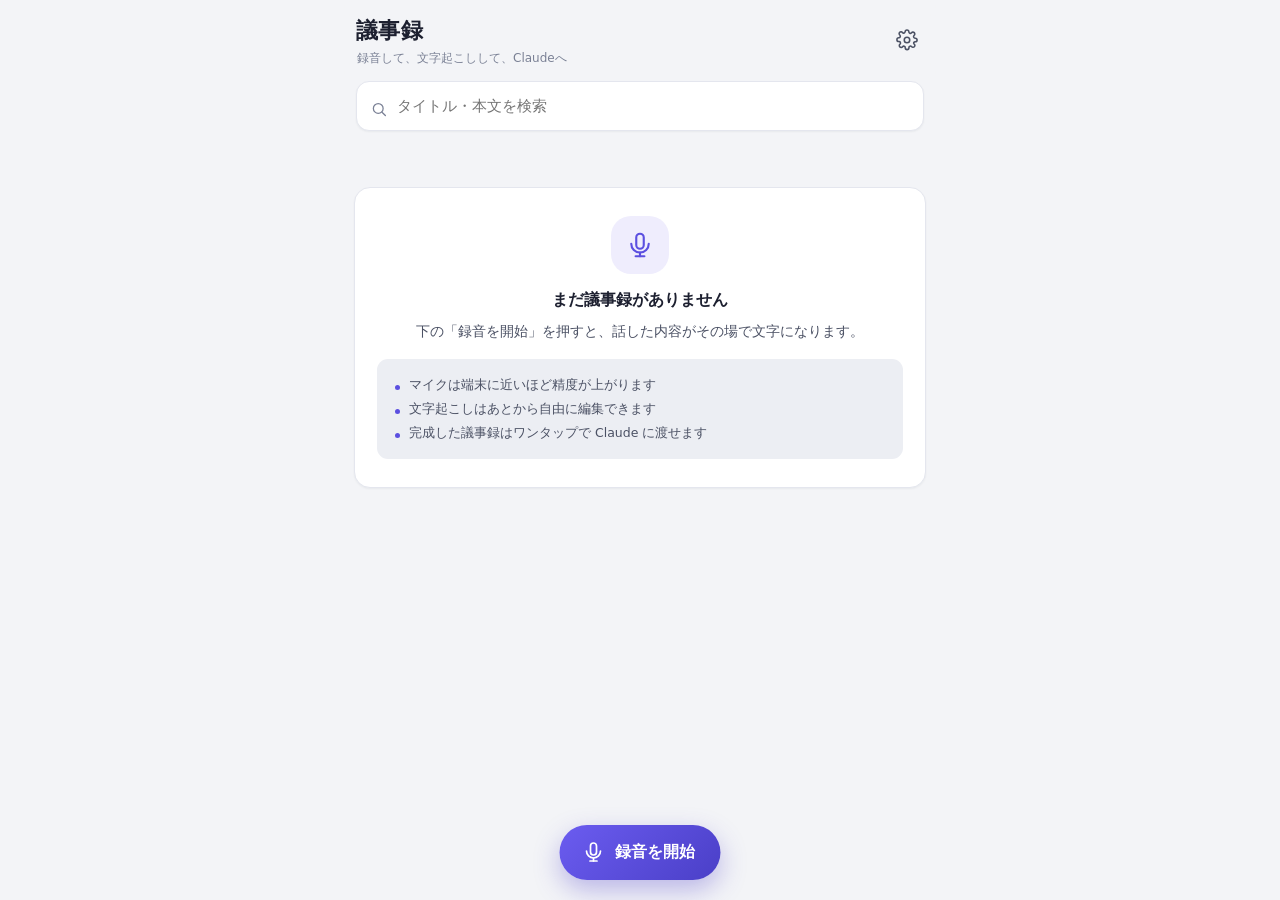
==== minutes/index.html @ 4ec2e290 "議事録レコーダー(録音→日本語文字起こし→Claudeレポート)を追加 講演会や会議を録音して日本語で文字起こしし、編集した議事録をそのまま Claude に渡してレポートを作れるスマホ向けPWAを " ====
<!DOCTYPE html>
<html lang="ja">
<head>
  <meta charset="UTF-8">
  <meta name="viewport" content="width=device-width, initial-scale=1.0, viewport-fit=cover">
  <title>議事録レコーダー</title>
  <meta name="description" content="講演会や会議を録音してその場で文字起こし。議事録を編集して、そのまま Claude にレポート作成を依頼できるアプリ">
  <meta name="theme-color" content="#f3f4f7">
  <link rel="manifest" href="manifest.webmanifest">
  <link rel="icon" href="icons/icon-192.png">
  <link rel="apple-touch-icon" href="icons/apple-touch-icon.png">
  <meta name="apple-mobile-web-app-capable" content="yes">
  <meta name="mobile-web-app-capable" content="yes">
  <meta name="apple-mobile-web-app-status-bar-style" content="default">
  <meta name="apple-mobile-web-app-title" content="議事録">
  <link rel="stylesheet" href="css/style.css">
</head>
<body>
  <div id="app"></div>
  <div id="overlay-root"></div>
  <script type="module" src="js/app.js"></script>
</body>
</html>
---- minutes/css/style.css ----
/* 議事録アプリ: 薄いグレーの下地に、青紫のアクセント */
:root {
  color-scheme: light;

  --bg: #f3f4f7;
  --bg-soft: #eceef3;
  --surface: #ffffff;
  --line: #e4e6ee;
  --line-soft: #eef0f5;

  --text: #1d2030;
  --text-mid: #4b5164;
  --muted: #7a8095;

  --accent: #5b4fe0;
  --accent-strong: #4a3fc7;
  --accent-soft: #efedfd;
  --accent-line: #d9d5fa;

  --danger: #d64562;
  --rec: #e04a63;

  --radius: 16px;
  --radius-sm: 11px;
  --shadow-sm: 0 1px 2px rgba(29, 32, 48, .05);
  --shadow: 0 4px 16px rgba(45, 40, 90, .07);
  --shadow-lg: 0 12px 34px rgba(45, 40, 90, .18);

  --safe-b: env(safe-area-inset-bottom, 0px);
  --safe-t: env(safe-area-inset-top, 0px);

  --font: system-ui, -apple-system, "Hiragino Sans", "Hiragino Kaku Gothic ProN",
    "Noto Sans JP", "Yu Gothic", Meiryo, sans-serif;
  --mono: ui-monospace, SFMono-Regular, "SF Mono", Menlo, Consolas, monospace;
}

* { box-sizing: border-box; }

html, body {
  margin: 0;
  padding: 0;
  background: var(--bg);
  color: var(--text);
  font-family: var(--font);
  font-size: 16px;
  line-height: 1.75;
  -webkit-text-size-adjust: 100%;
  -webkit-font-smoothing: antialiased;
  overscroll-behavior-y: none;
}

body[data-view="rec"] { overflow: hidden; }

#app {
  max-width: 600px;
  margin: 0 auto;
  min-height: 100dvh;
}

h1, h2, h3, p { margin: 0; }
a { color: inherit; text-decoration: none; }
button, input, textarea { font: inherit; color: inherit; }
button { cursor: pointer; -webkit-tap-highlight-color: transparent; }

.page {
  padding: 4px 14px calc(112px + var(--safe-b));
}

/* ---------- アプリバー ---------- */
.appbar {
  position: sticky;
  top: 0;
  z-index: 20;
  display: flex;
  align-items: center;
  gap: 6px;
  padding: calc(12px + var(--safe-t)) 12px 10px;
  background: rgba(243, 244, 247, .9);
  backdrop-filter: saturate(1.5) blur(14px);
  -webkit-backdrop-filter: saturate(1.5) blur(14px);
}

.appbar-main { flex: 1; min-width: 0; }
.appbar-title { font-size: 22px; font-weight: 700; letter-spacing: .02em; padding-left: 4px; }
.appbar-title.sm { font-size: 16px; font-weight: 650; text-align: center; color: var(--text-mid); padding: 0; }
.appbar-sub {
  background: rgba(255, 255, 255, .92);
  border-bottom: 1px solid var(--line-soft);
}
.appbar-sub .appbar-main { text-align: center; }
.appbar-desc {
  padding-left: 5px;
  margin-top: -3px;
  font-size: 12px;
  color: var(--muted);
}

.icon-btn {
  flex: 0 0 auto;
  display: inline-grid;
  place-items: center;
  width: 42px;
  height: 42px;
  border: 0;
  border-radius: 13px;
  background: transparent;
  color: var(--text-mid);
  transition: background .15s;
}
.icon-btn:active { background: var(--bg-soft); }

/* ---------- 検索 ---------- */
.search-wrap {
  position: relative;
  padding: 2px 16px 12px;
}
.search-icon {
  position: absolute;
  left: 30px;
  top: 50%;
  transform: translateY(-60%);
  color: var(--muted);
  pointer-events: none;
}
.search-input {
  width: 100%;
  padding: 11px 14px 11px 40px;
  border: 1px solid var(--line);
  border-radius: 13px;
  background: var(--surface);
  box-shadow: var(--shadow-sm);
  outline: none;
  font-size: 15px;
  transition: border-color .15s, box-shadow .15s;
}
.search-input:focus {
  border-color: var(--accent-line);
  box-shadow: 0 0 0 3px var(--accent-soft);
}
.search-input::-webkit-search-cancel-button { filter: grayscale(1); }

/* ---------- 一覧 ---------- */
.list { display: flex; flex-direction: column; gap: 10px; }
.list-count { font-size: 12px; color: var(--muted); padding-left: 4px; }

.card {
  display: block;
  padding: 14px 16px 15px;
  background: var(--surface);
  border: 1px solid var(--line);
  border-radius: var(--radius);
  box-shadow: var(--shadow-sm);
  transition: transform .12s, box-shadow .18s, border-color .18s;
}
.card:active {
  transform: scale(.988);
  border-color: var(--accent-line);
  box-shadow: var(--shadow);
}
.card-head { display: flex; align-items: center; gap: 8px; }
.card-title {
  flex: 1;
  min-width: 0;
  font-size: 16px;
  font-weight: 650;
  line-height: 1.5;
  overflow: hidden;
  text-overflow: ellipsis;
  white-space: nowrap;
}
.chip-audio {
  display: inline-grid;
  place-items: center;
  width: 26px;
  height: 26px;
  border-radius: 9px;
  background: var(--accent-soft);
  color: var(--accent);
}
.card-meta {
  display: flex;
  flex-wrap: wrap;
  gap: 6px;
  margin-top: 2px;
  font-size: 12px;
  color: var(--muted);
  line-height: 1.6;
}
.card-meta .dot { opacity: .5; }
.card-preview {
  margin-top: 6px;
  font-size: 13.5px;
  line-height: 1.7;
  color: var(--text-mid);
  display: -webkit-box;
  -webkit-line-clamp: 2;
  -webkit-box-orient: vertical;
  overflow: hidden;
}
.card-preview.is-empty { color: var(--muted); font-style: italic; }

/* ---------- 空の状態 ---------- */
.empty {
  margin-top: 40px;
  padding: 28px 22px;
  text-align: center;
  background: var(--surface);
  border: 1px solid var(--line);
  border-radius: var(--radius);
  box-shadow: var(--shadow-sm);
}
.empty-icon {
  display: inline-grid;
  place-items: center;
  width: 58px;
  height: 58px;
  margin-bottom: 12px;
  border-radius: 20px;
  background: var(--accent-soft);
  color: var(--accent);
}
.empty h2 { font-size: 16px; font-weight: 650; }
.empty p { margin-top: 6px; font-size: 13.5px; color: var(--text-mid); }
.empty-tips {
  margin: 16px 0 0;
  padding: 14px 16px;
  list-style: none;
  text-align: left;
  background: var(--bg-soft);
  border-radius: var(--radius-sm);
  font-size: 12.5px;
  color: var(--text-mid);
}
.empty-tips li { position: relative; padding-left: 16px; line-height: 1.9; }
.empty-tips li::before {
  content: "";
  position: absolute;
  left: 2px;
  top: 12px;
  width: 5px;
  height: 5px;
  border-radius: 50%;
  background: var(--accent);
}

/* ---------- お知らせ ---------- */
.notice {
  display: flex;
  flex-direction: column;
  gap: 2px;
  margin: 0 16px 12px;
  padding: 12px 14px;
  border-radius: var(--radius-sm);
  font-size: 12.5px;
  line-height: 1.7;
}
.notice-warn {
  background: #fff6ea;
  border: 1px solid #f5dfc0;
  color: #7a5520;
}
.notice strong { font-weight: 650; }

/* ---------- FAB ---------- */
.fab {
  position: fixed;
  left: 50%;
  bottom: calc(20px + var(--safe-b));
  z-index: 30;
  display: inline-flex;
  align-items: center;
  gap: 9px;
  padding: 14px 26px 14px 22px;
  transform: translateX(-50%);
  border-radius: 999px;
  background: linear-gradient(135deg, #6b5cf0, var(--accent-strong));
  color: #fff;
  font-size: 15.5px;
  font-weight: 650;
  box-shadow: 0 10px 26px rgba(75, 63, 199, .34);
  transition: transform .12s, box-shadow .2s;
}
.fab:active {
  transform: translateX(-50%) scale(.96);
  box-shadow: 0 6px 16px rgba(75, 63, 199, .3);
}

/* ---------- ボタン ---------- */
.btn {
  display: inline-flex;
  align-items: center;
  justify-content: center;
  gap: 7px;
  min-height: 46px;
  padding: 0 16px;
  border: 1px solid transparent;
  border-radius: 13px;
  font-size: 14.5px;
  font-weight: 600;
  transition: transform .12s, background .15s, border-color .15s, opacity .15s;
}
.btn:active { transform: scale(.97); }
.btn:disabled { opacity: .42; pointer-events: none; }
.btn-primary { background: var(--accent); color: #fff; box-shadow: 0 4px 12px rgba(91, 79, 224, .26); }
.btn-primary:active { background: var(--accent-strong); }
.btn-ghost { background: var(--surface); border-color: var(--line); color: var(--text-mid); }
.btn-ghost:active { background: var(--bg-soft); }
.btn-danger { background: var(--danger); color: #fff; }
.btn-block { width: 100%; }
.btn-claude { background: linear-gradient(135deg, #6b5cf0, var(--accent-strong)); }

.link-btn {
  display: inline-flex;
  align-items: center;
  gap: 4px;
  padding: 4px 8px;
  border: 0;
  border-radius: 9px;
  background: transparent;
  color: var(--accent);
  font-size: 12.5px;
  font-weight: 600;
}
.link-btn:active { background: var(--accent-soft); }

/* ---------- セグメント切替 ---------- */
.seg {
  display: inline-flex;
  padding: 3px;
  gap: 2px;
  background: var(--bg-soft);
  border-radius: 12px;
}
.seg-btn {
  flex: 1;
  display: flex;
  flex-direction: column;
  align-items: center;
  min-width: 62px;
  padding: 7px 12px;
  border: 0;
  border-radius: 10px;
  background: transparent;
  color: var(--muted);
  font-size: 13.5px;
  font-weight: 600;
  line-height: 1.4;
  transition: background .15s, color .15s, box-shadow .15s;
}
.seg-btn.is-on {
  background: var(--surface);
  color: var(--accent);
  box-shadow: var(--shadow-sm);
}
.seg-hint { font-size: 10.5px; font-weight: 500; opacity: .75; }
.seg-kind { align-self: flex-start; }

/* ---------- 録音画面 ---------- */
.page-record {
  display: flex;
  flex-direction: column;
  gap: 14px;
  height: calc(100dvh - 54px - var(--safe-t) - 108px - var(--safe-b));
  padding: 12px 16px 0;
}
.rec-head { display: flex; flex-direction: column; gap: 10px; }

.title-input {
  width: 100%;
  padding: 8px 2px;
  border: 0;
  border-bottom: 1.5px solid var(--line);
  background: transparent;
  font-size: 18px;
  font-weight: 650;
  outline: none;
  transition: border-color .15s;
}
.title-input:focus { border-bottom-color: var(--accent); }
.title-input::placeholder { color: var(--muted); font-weight: 500; }

.rec-stage {
  display: flex;
  flex-direction: column;
  align-items: center;
  gap: 8px;
  padding: 18px 16px 20px;
  background: var(--surface);
  border: 1px solid var(--line);
  border-radius: 20px;
  box-shadow: var(--shadow-sm);
}
.clock {
  font-family: var(--mono);
  font-size: 40px;
  font-weight: 600;
  letter-spacing: .03em;
  font-variant-numeric: tabular-nums;
  line-height: 1.2;
  color: var(--text);
}
.status-chip {
  display: inline-flex;
  align-items: center;
  gap: 7px;
  padding: 4px 12px;
  border-radius: 999px;
  background: var(--bg-soft);
  color: var(--muted);
  font-size: 12px;
  font-weight: 600;
}
.status-dot {
  width: 7px;
  height: 7px;
  border-radius: 50%;
  background: currentColor;
  opacity: .6;
}
.status-chip.is-rec { background: #fdecef; color: var(--rec); }
.status-chip.is-rec .status-dot { opacity: 1; animation: pulse 1.5s ease-in-out infinite; }
.status-chip.is-pause { background: var(--accent-soft); color: var(--accent); }
.status-chip.is-wait { background: #fff6ea; color: #9a6a24; }

@keyframes pulse {
  0%, 100% { opacity: 1; transform: scale(1); }
  50% { opacity: .35; transform: scale(.8); }
}

.level {
  width: 100%;
  height: 6px;
  border-radius: 999px;
  background: var(--bg-soft);
  overflow: hidden;
}
.level-fill {
  display: block;
  width: 0%;
  height: 100%;
  border-radius: 999px;
  background: linear-gradient(90deg, var(--accent-line), var(--accent));
  transition: width .09s linear;
}

.transcript-wrap {
  flex: 1;
  min-height: 100px;
  overflow-y: auto;
  -webkit-overflow-scrolling: touch;
  padding: 14px 16px;
  background: var(--surface);
  border: 1px solid var(--line);
  border-radius: var(--radius);
  box-shadow: var(--shadow-sm);
}
.transcript-hint {
  font-size: 13px;
  line-height: 1.9;
  color: var(--muted);
}
.utt {
  margin: 0 0 10px;
  font-size: 14px;
  line-height: 1.85;
  white-space: pre-wrap;
  word-break: normal;
  overflow-wrap: anywhere;
  animation: rise .22s ease-out;
}
.utt-time {
  display: block;
  font-family: var(--mono);
  font-size: 11px;
  color: var(--accent);
  opacity: .85;
}
.utt-interim {
  display: none;
  color: var(--muted);
  border-left: 2px solid var(--accent-line);
  padding-left: 9px;
}
.utt-interim.is-on { display: block; }

@keyframes rise {
  from { opacity: 0; transform: translateY(4px); }
  to { opacity: 1; transform: none; }
}

.rec-bar {
  position: fixed;
  left: 50%;
  bottom: 0;
  z-index: 25;
  width: 100%;
  max-width: 600px;
  transform: translateX(-50%);
  display: grid;
  grid-template-columns: 1fr auto 1fr;
  align-items: center;
  gap: 10px;
  padding: 12px 16px calc(14px + var(--safe-b));
  background: rgba(255, 255, 255, .94);
  backdrop-filter: blur(14px);
  -webkit-backdrop-filter: blur(14px);
  border-top: 1px solid var(--line-soft);
}
.rec-bar-side { display: flex; }
.rec-bar-side .btn { width: 100%; padding: 0 10px; font-size: 13px; }

.rec-btn {
  display: flex;
  flex-direction: column;
  align-items: center;
  justify-content: center;
  gap: 1px;
  width: 84px;
  height: 84px;
  border: 0;
  border-radius: 50%;
  background: linear-gradient(140deg, #6b5cf0, var(--accent-strong));
  color: #fff;
  box-shadow: 0 8px 22px rgba(75, 63, 199, .34);
  transition: transform .12s, box-shadow .2s, background .2s;
}
.rec-btn:active { transform: scale(.95); }
.rec-btn:disabled { opacity: .5; pointer-events: none; }
.rec-btn.is-rec {
  background: linear-gradient(140deg, #ec6076, var(--rec));
  box-shadow: 0 8px 22px rgba(224, 74, 99, .34);
}
.rec-btn-label { font-size: 10.5px; font-weight: 650; letter-spacing: .04em; }
.rec-btn-icon { display: grid; place-items: center; }

/* ---------- 詳細画面 ---------- */
.page-detail { padding-top: 14px; }
.page-detail .title-input { font-size: 20px; margin-bottom: 8px; }

.meta-row {
  display: flex;
  flex-wrap: wrap;
  gap: 12px;
  font-size: 12px;
  color: var(--muted);
}
.meta-row > span {
  display: inline-flex;
  align-items: center;
  gap: 4px;
}

.meta-fields {
  display: flex;
  flex-direction: column;
  gap: 8px;
  margin: 14px 0 12px;
}
.meta-field {
  display: flex;
  align-items: center;
  gap: 8px;
  padding: 0 12px;
  background: var(--surface);
  border: 1px solid var(--line);
  border-radius: var(--radius-sm);
  color: var(--muted);
}
.meta-field:focus-within { border-color: var(--accent-line); box-shadow: 0 0 0 3px var(--accent-soft); }
.meta-input {
  flex: 1;
  width: 100%;
  padding: 11px 0;
  border: 0;
  background: transparent;
  outline: none;
  font-size: 14px;
  color: var(--text);
}
.meta-memo {
  padding: 10px 12px;
  border: 1px solid var(--line);
  border-radius: var(--radius-sm);
  background: var(--surface);
  resize: vertical;
  line-height: 1.7;
}
.meta-memo:focus { border-color: var(--accent-line); box-shadow: 0 0 0 3px var(--accent-soft); }

.audio-box:not(:empty) {
  margin-bottom: 14px;
  padding: 12px 14px;
  background: var(--surface);
  border: 1px solid var(--line);
  border-radius: var(--radius-sm);
}
.audio-head {
  display: flex;
  align-items: center;
  justify-content: space-between;
  margin-bottom: 8px;
  font-size: 12px;
  color: var(--muted);
}
.audio-label { display: inline-flex; align-items: center; gap: 5px; color: var(--accent); font-weight: 600; }
.audio-player { width: 100%; height: 36px; }

.body-section {
  padding: 14px 10px 12px;
  background: var(--surface);
  border: 1px solid var(--line);
  border-radius: var(--radius);
  box-shadow: var(--shadow-sm);
}
.body-head {
  display: flex;
  align-items: center;
  justify-content: space-between;
  gap: 8px;
}
.body-head-right { display: flex; align-items: center; gap: 6px; }
.section-title { font-size: 14px; font-weight: 650; }
.saved-mark {
  font-size: 11px;
  color: var(--accent);
  opacity: 0;
  transition: opacity .25s;
}
.saved-mark.is-on { opacity: .9; }

.field-label { font-size: 13.5px; font-weight: 650; }
.field-help { font-size: 12px; line-height: 1.7; color: var(--muted); }

.body-input {
  width: 100%;
  min-height: 220px;
  margin-top: 10px;
  padding: 12px 7px 14px;
  border: 1px solid var(--line-soft);
  border-radius: var(--radius-sm);
  background: #fcfcfe;
  font-size: 14px;
  line-height: 1.95;
  resize: none;
  outline: none;
  overflow: hidden;
  transition: border-color .15s, box-shadow .15s;
}
.body-input:focus { border-color: var(--accent-line); box-shadow: 0 0 0 3px var(--accent-soft); }

.counter { font-variant-numeric: tabular-nums; }

.action-bar {
  position: fixed;
  left: 50%;
  bottom: 0;
  z-index: 25;
  width: 100%;
  max-width: 600px;
  transform: translateX(-50%);
  display: grid;
  grid-template-columns: 1fr 1fr 1.5fr;
  gap: 8px;
  padding: 10px 14px calc(12px + var(--safe-b));
  background: rgba(255, 255, 255, .94);
  backdrop-filter: blur(14px);
  -webkit-backdrop-filter: blur(14px);
  border-top: 1px solid var(--line-soft);
}
.action-bar .btn { padding: 0 8px; font-size: 13px; gap: 5px; }

/* ---------- ボトムシート・ダイアログ ---------- */
.backdrop {
  position: fixed;
  inset: 0;
  z-index: 60;
  display: flex;
  background: rgba(29, 32, 48, .34);
  backdrop-filter: blur(2px);
  -webkit-backdrop-filter: blur(2px);
  animation: fade .18s ease-out;
}
.sheet-backdrop { align-items: flex-end; justify-content: center; }
.backdrop:not(.sheet-backdrop) { align-items: center; justify-content: center; padding: 24px; }

@keyframes fade { from { opacity: 0; } to { opacity: 1; } }
@keyframes slideUp { from { transform: translateY(18px); opacity: .6; } to { transform: none; opacity: 1; } }

.sheet {
  width: 100%;
  max-width: 600px;
  max-height: 88dvh;
  overflow-y: auto;
  padding: 8px 18px calc(20px + var(--safe-b));
  background: var(--surface);
  border-radius: 22px 22px 0 0;
  box-shadow: var(--shadow-lg);
  animation: slideUp .22s cubic-bezier(.2, .8, .3, 1);
}
.sheet-grip {
  width: 38px;
  height: 4px;
  margin: 6px auto 12px;
  border-radius: 999px;
  background: var(--line);
}
.sheet-title { font-size: 16px; font-weight: 700; margin-bottom: 12px; }
.sheet-body { display: flex; flex-direction: column; gap: 14px; }
.sheet-btns { display: flex; gap: 10px; }
.sheet-btns .btn { flex: 1; }
.sheet-btns.col { flex-direction: column; }
.sheet-note {
  padding: 12px 14px;
  background: var(--bg-soft);
  border-radius: var(--radius-sm);
  font-size: 11.5px;
  line-height: 1.7;
  color: var(--muted);
}

.sheet-action {
  display: flex;
  align-items: center;
  gap: 12px;
  width: 100%;
  padding: 12px 14px;
  border: 1px solid var(--line);
  border-radius: var(--radius-sm);
  background: var(--surface);
  text-align: left;
  transition: background .15s, border-color .15s;
}
.sheet-action:active { background: var(--bg-soft); }
.sheet-action-icon {
  display: grid;
  place-items: center;
  width: 36px;
  height: 36px;
  flex: 0 0 36px;
  border-radius: 11px;
  background: var(--accent-soft);
  color: var(--accent);
}
.sheet-action-text { display: flex; flex-direction: column; min-width: 0; }
.sheet-action-label { font-size: 14px; font-weight: 600; line-height: 1.5; }
.sheet-action-help { font-size: 11.5px; color: var(--muted); line-height: 1.5; }
.sheet-action.is-danger .sheet-action-icon { background: #fdeef1; color: var(--danger); }
.sheet-action.is-danger .sheet-action-label { color: var(--danger); }

.dialog {
  width: 100%;
  max-width: 340px;
  padding: 22px 20px 16px;
  background: var(--surface);
  border-radius: 20px;
  box-shadow: var(--shadow-lg);
  animation: slideUp .2s ease-out;
}
.dialog-msg { font-size: 15px; font-weight: 650; line-height: 1.7; }
.dialog-detail { margin-top: 6px; font-size: 12.5px; color: var(--muted); }
.dialog-btns { display: flex; gap: 10px; margin-top: 18px; }
.dialog-btns .btn { flex: 1; }

.textarea {
  width: 100%;
  padding: 12px;
  border: 1px solid var(--line);
  border-radius: var(--radius-sm);
  background: var(--surface);
  font-size: 15px;
  line-height: 1.8;
  outline: none;
  resize: vertical;
}
.textarea:focus { border-color: var(--accent-line); box-shadow: 0 0 0 3px var(--accent-soft); }

.chips { display: flex; flex-wrap: wrap; gap: 8px; }
.chip-btn {
  padding: 8px 14px;
  border: 1px solid var(--line);
  border-radius: 999px;
  background: var(--surface);
  color: var(--text-mid);
  font-size: 13px;
  font-weight: 600;
  transition: background .15s, color .15s, border-color .15s;
}
.chip-btn.is-on {
  background: var(--accent-soft);
  border-color: var(--accent-line);
  color: var(--accent-strong);
}

/* ---------- スイッチ ---------- */
.switch-row {
  display: flex;
  align-items: center;
  justify-content: space-between;
  gap: 14px;
  cursor: pointer;
}
.switch-row.is-disabled { opacity: .45; pointer-events: none; }
.switch-text { display: flex; flex-direction: column; min-width: 0; }
.switch { position: relative; flex: 0 0 auto; }
.switch input {
  position: absolute;
  inset: 0;
  opacity: 0;
  margin: 0;
  cursor: pointer;
}
.switch-track {
  display: block;
  width: 46px;
  height: 28px;
  padding: 3px;
  border-radius: 999px;
  background: var(--line);
  transition: background .18s;
}
.switch-knob {
  display: block;
  width: 22px;
  height: 22px;
  border-radius: 50%;
  background: #fff;
  box-shadow: var(--shadow-sm);
  transition: transform .18s;
}
.switch input:checked + .switch-track { background: var(--accent); }
.switch input:checked + .switch-track .switch-knob { transform: translateX(18px); }

.field { display: flex; flex-direction: column; gap: 6px; }
.field .seg { width: 100%; }

/* ---------- トースト ---------- */
#toast {
  position: fixed;
  left: 50%;
  bottom: calc(96px + var(--safe-b));
  z-index: 90;
  max-width: min(460px, calc(100% - 32px));
  padding: 11px 18px;
  transform: translate(-50%, 12px);
  border-radius: 13px;
  background: rgba(29, 32, 48, .95);
  color: #fff;
  font-size: 13.5px;
  line-height: 1.6;
  text-align: center;
  box-shadow: var(--shadow-lg);
  opacity: 0;
  pointer-events: none;
  transition: opacity .22s, transform .22s;
}
#toast.show { opacity: 1; transform: translate(-50%, 0); }
#toast.is-error { background: rgba(160, 45, 70, .96); }

/* ---------- エラー表示 ---------- */
.error-view {
  margin: 60px 20px;
  padding: 24px;
  text-align: center;
  background: var(--surface);
  border: 1px solid var(--line);
  border-radius: var(--radius);
}
.error-view p { font-size: 14.5px; }
.error-detail { margin: 8px 0 16px; font-size: 12px; color: var(--muted); word-break: break-all; }

@media (prefers-reduced-motion: reduce) {
  * { animation: none !important; transition: none !important; }
}
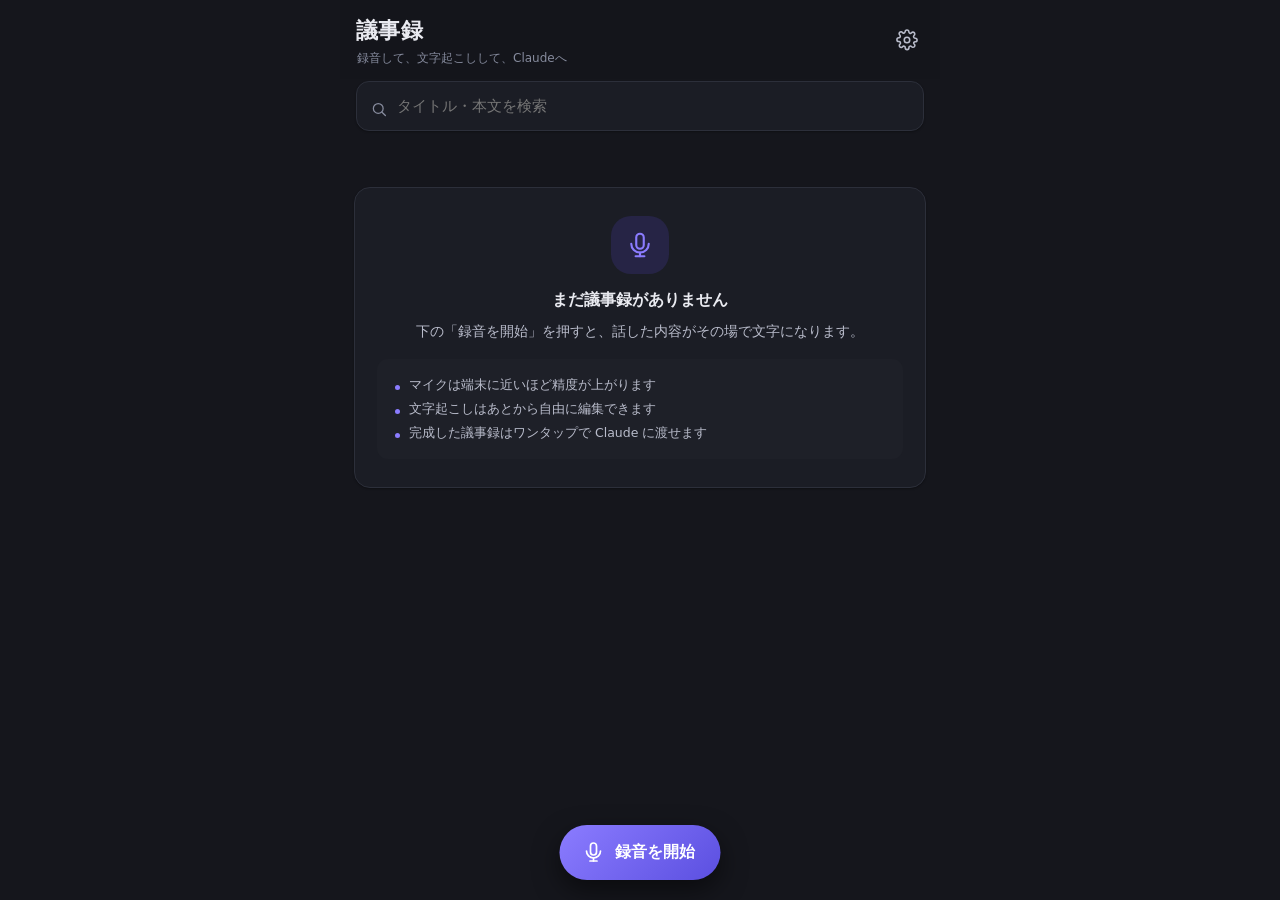
==== commit a4336f52: "聞き取り精度の改善とダークモード(既定)を追加 ■ ダークモード - 配色をトークン化し、ダークを既定に。設定でライト/端末連動へ切り替え可能 - 初期表示のちらつきを防ぐため、index.html " ====
--- a/minutes/index.html
+++ b/minutes/index.html
@@ -5,7 +5,24 @@
   <meta name="viewport" content="width=device-width, initial-scale=1.0, viewport-fit=cover">
   <title>議事録レコーダー</title>
   <meta name="description" content="講演会や会議を録音してその場で文字起こし。議事録を編集して、そのまま Claude にレポート作成を依頼できるアプリ">
-  <meta name="theme-color" content="#f3f4f7">
+  <meta name="theme-color" content="#15161c">
+  <!-- 初期表示のちらつきを防ぐため、CSSより先に配色を決める(既定はダーク) -->
+  <script>
+    (function () {
+      var t = 'dark';
+      try {
+        var saved = localStorage.getItem('minutes.theme');
+        if (saved === 'dark' || saved === 'light' || saved === 'system') t = saved;
+      } catch (e) { /* 参照できない場合は既定のまま */ }
+      var resolved = t === 'system'
+        ? (window.matchMedia && window.matchMedia('(prefers-color-scheme: light)').matches ? 'light' : 'dark')
+        : t;
+      document.documentElement.dataset.theme = t;
+      document.documentElement.style.colorScheme = resolved;
+      var meta = document.querySelector('meta[name="theme-color"]');
+      if (meta) meta.setAttribute('content', resolved === 'light' ? '#f3f4f7' : '#15161c');
+    })();
+  </script>
   <link rel="manifest" href="manifest.webmanifest">
   <link rel="icon" href="icons/icon-192.png">
   <link rel="apple-touch-icon" href="icons/apple-touch-icon.png">
--- a/minutes/css/style.css
+++ b/minutes/css/style.css
@@ -1,5 +1,61 @@
-/* 議事録アプリ: 薄いグレーの下地に、青紫のアクセント */
+/* 議事録アプリ: 青紫のアクセント。既定はダーク、ライトは薄いグレーの下地 */
+
+/* ---- ダーク(既定) ---- */
 :root {
+  color-scheme: dark;
+
+  --bg: #15161c;
+  --bg-soft: #1e2028;
+  --surface: #1b1d25;
+  --line: #2c2f3a;
+  --line-soft: #24262f;
+
+  --text: #e9eaf0;
+  --text-mid: #b9bccb;
+  --muted: #868b9d;
+
+  --accent: #8b7cff;
+  --accent-strong: #6f5df0;
+  --accent-soft: #262445;
+  --accent-line: #3b3670;
+
+  --danger: #f2718a;
+  --rec: #f0637d;
+
+  --grad-a: #8b7cff;
+  --grad-b: #5b4fe0;
+  --rec-grad-a: #f0637d;
+  --rec-grad-b: #cf3f5c;
+
+  --on-accent: #ffffff;
+  --bar-bg: rgba(21, 22, 28, .92);
+  --appbar-bg: rgba(21, 22, 28, .88);
+  --appbar-sub-bg: rgba(27, 29, 37, .92);
+  --editor-bg: #191b22;
+  --backdrop: rgba(6, 7, 11, .6);
+  --toast-bg: rgba(46, 49, 62, .97);
+  --warn-bg: #2b2318;
+  --warn-line: #4a3a22;
+  --warn-text: #e8c48d;
+  --danger-soft: #33202a;
+  --fab-shadow: 0 10px 26px rgba(0, 0, 0, .5);
+
+  --radius: 16px;
+  --radius-sm: 11px;
+  --shadow-sm: 0 1px 2px rgba(0, 0, 0, .3);
+  --shadow: 0 4px 16px rgba(0, 0, 0, .34);
+  --shadow-lg: 0 14px 38px rgba(0, 0, 0, .55);
+
+  --safe-b: env(safe-area-inset-bottom, 0px);
+  --safe-t: env(safe-area-inset-top, 0px);
+
+  --font: system-ui, -apple-system, "Hiragino Sans", "Hiragino Kaku Gothic ProN",
+    "Noto Sans JP", "Yu Gothic", Meiryo, sans-serif;
+  --mono: ui-monospace, SFMono-Regular, "SF Mono", Menlo, Consolas, monospace;
+}
+
+/* ---- ライト(薄いグレー + 青紫) ---- */
+:root[data-theme="light"] {
   color-scheme: light;
 
   --bg: #f3f4f7;
@@ -20,18 +76,74 @@
   --danger: #d64562;
   --rec: #e04a63;
 
-  --radius: 16px;
-  --radius-sm: 11px;
+  --grad-a: #6b5cf0;
+  --grad-b: #4a3fc7;
+  --rec-grad-a: #ec6076;
+  --rec-grad-b: #e04a63;
+
+  --on-accent: #ffffff;
+  --bar-bg: rgba(255, 255, 255, .94);
+  --appbar-bg: rgba(243, 244, 247, .9);
+  --appbar-sub-bg: rgba(255, 255, 255, .92);
+  --editor-bg: #fcfcfe;
+  --backdrop: rgba(29, 32, 48, .34);
+  --toast-bg: rgba(29, 32, 48, .95);
+  --warn-bg: #fff6ea;
+  --warn-line: #f5dfc0;
+  --warn-text: #7a5520;
+  --danger-soft: #fdeef1;
+  --fab-shadow: 0 10px 26px rgba(75, 63, 199, .34);
+
   --shadow-sm: 0 1px 2px rgba(29, 32, 48, .05);
   --shadow: 0 4px 16px rgba(45, 40, 90, .07);
   --shadow-lg: 0 12px 34px rgba(45, 40, 90, .18);
-
-  --safe-b: env(safe-area-inset-bottom, 0px);
-  --safe-t: env(safe-area-inset-top, 0px);
-
-  --font: system-ui, -apple-system, "Hiragino Sans", "Hiragino Kaku Gothic ProN",
-    "Noto Sans JP", "Yu Gothic", Meiryo, sans-serif;
-  --mono: ui-monospace, SFMono-Regular, "SF Mono", Menlo, Consolas, monospace;
+}
+
+/* 「端末に合わせる」でOSがライトのとき */
+@media (prefers-color-scheme: light) {
+  :root[data-theme="system"] {
+    color-scheme: light;
+
+    --bg: #f3f4f7;
+    --bg-soft: #eceef3;
+    --surface: #ffffff;
+    --line: #e4e6ee;
+    --line-soft: #eef0f5;
+
+    --text: #1d2030;
+    --text-mid: #4b5164;
+    --muted: #7a8095;
+
+    --accent: #5b4fe0;
+    --accent-strong: #4a3fc7;
+    --accent-soft: #efedfd;
+    --accent-line: #d9d5fa;
+
+    --danger: #d64562;
+    --rec: #e04a63;
+
+    --grad-a: #6b5cf0;
+    --grad-b: #4a3fc7;
+    --rec-grad-a: #ec6076;
+    --rec-grad-b: #e04a63;
+
+    --on-accent: #ffffff;
+    --bar-bg: rgba(255, 255, 255, .94);
+    --appbar-bg: rgba(243, 244, 247, .9);
+    --appbar-sub-bg: rgba(255, 255, 255, .92);
+    --editor-bg: #fcfcfe;
+    --backdrop: rgba(29, 32, 48, .34);
+    --toast-bg: rgba(29, 32, 48, .95);
+    --warn-bg: #fff6ea;
+    --warn-line: #f5dfc0;
+    --warn-text: #7a5520;
+    --danger-soft: #fdeef1;
+    --fab-shadow: 0 10px 26px rgba(75, 63, 199, .34);
+
+    --shadow-sm: 0 1px 2px rgba(29, 32, 48, .05);
+    --shadow: 0 4px 16px rgba(45, 40, 90, .07);
+    --shadow-lg: 0 12px 34px rgba(45, 40, 90, .18);
+  }
 }
 
 * { box-sizing: border-box; }
@@ -75,7 +187,7 @@
   align-items: center;
   gap: 6px;
   padding: calc(12px + var(--safe-t)) 12px 10px;
-  background: rgba(243, 244, 247, .9);
+  background: var(--appbar-bg);
   backdrop-filter: saturate(1.5) blur(14px);
   -webkit-backdrop-filter: saturate(1.5) blur(14px);
 }
@@ -84,7 +196,7 @@
 .appbar-title { font-size: 22px; font-weight: 700; letter-spacing: .02em; padding-left: 4px; }
 .appbar-title.sm { font-size: 16px; font-weight: 650; text-align: center; color: var(--text-mid); padding: 0; }
 .appbar-sub {
-  background: rgba(255, 255, 255, .92);
+  background: var(--appbar-sub-bg);
   border-bottom: 1px solid var(--line-soft);
 }
 .appbar-sub .appbar-main { text-align: center; }
@@ -255,9 +367,9 @@
   line-height: 1.7;
 }
 .notice-warn {
-  background: #fff6ea;
-  border: 1px solid #f5dfc0;
-  color: #7a5520;
+  background: var(--warn-bg);
+  border: 1px solid var(--warn-line);
+  color: var(--warn-text);
 }
 .notice strong { font-weight: 650; }
 
@@ -273,16 +385,16 @@
   padding: 14px 26px 14px 22px;
   transform: translateX(-50%);
   border-radius: 999px;
-  background: linear-gradient(135deg, #6b5cf0, var(--accent-strong));
-  color: #fff;
+  background: linear-gradient(135deg, var(--grad-a), var(--grad-b));
+  color: var(--on-accent);
   font-size: 15.5px;
   font-weight: 650;
-  box-shadow: 0 10px 26px rgba(75, 63, 199, .34);
+  box-shadow: var(--fab-shadow);
   transition: transform .12s, box-shadow .2s;
 }
 .fab:active {
   transform: translateX(-50%) scale(.96);
-  box-shadow: 0 6px 16px rgba(75, 63, 199, .3);
+  box-shadow: var(--shadow);
 }
 
 /* ---------- ボタン ---------- */
@@ -301,13 +413,13 @@
 }
 .btn:active { transform: scale(.97); }
 .btn:disabled { opacity: .42; pointer-events: none; }
-.btn-primary { background: var(--accent); color: #fff; box-shadow: 0 4px 12px rgba(91, 79, 224, .26); }
+.btn-primary { background: var(--accent); color: var(--on-accent); box-shadow: var(--shadow-sm); }
 .btn-primary:active { background: var(--accent-strong); }
 .btn-ghost { background: var(--surface); border-color: var(--line); color: var(--text-mid); }
 .btn-ghost:active { background: var(--bg-soft); }
-.btn-danger { background: var(--danger); color: #fff; }
+.btn-danger { background: var(--danger); color: var(--on-accent); }
 .btn-block { width: 100%; }
-.btn-claude { background: linear-gradient(135deg, #6b5cf0, var(--accent-strong)); }
+.btn-claude { background: linear-gradient(135deg, var(--grad-a), var(--grad-b)); }
 
 .link-btn {
   display: inline-flex;
@@ -417,10 +529,10 @@
   background: currentColor;
   opacity: .6;
 }
-.status-chip.is-rec { background: #fdecef; color: var(--rec); }
+.status-chip.is-rec { background: var(--danger-soft); color: var(--rec); }
 .status-chip.is-rec .status-dot { opacity: 1; animation: pulse 1.5s ease-in-out infinite; }
 .status-chip.is-pause { background: var(--accent-soft); color: var(--accent); }
-.status-chip.is-wait { background: #fff6ea; color: #9a6a24; }
+.status-chip.is-wait { background: var(--warn-bg); color: var(--warn-text); }
 
 @keyframes pulse {
   0%, 100% { opacity: 1; transform: scale(1); }
@@ -442,6 +554,20 @@
   background: linear-gradient(90deg, var(--accent-line), var(--accent));
   transition: width .09s linear;
 }
+
+.mic-tip {
+  margin-top: 2px;
+  min-height: 0;
+  max-height: 0;
+  overflow: hidden;
+  font-size: 11.5px;
+  line-height: 1.6;
+  color: var(--warn-text);
+  text-align: center;
+  opacity: 0;
+  transition: opacity .2s, max-height .2s;
+}
+.mic-tip.is-on { max-height: 46px; opacity: 1; }
 
 .transcript-wrap {
   flex: 1;
@@ -475,6 +601,12 @@
   color: var(--accent);
   opacity: .85;
 }
+.utt.is-uncertain .utt-text {
+  color: var(--text-mid);
+  text-decoration: underline dotted var(--accent-line);
+  text-underline-offset: 4px;
+}
+
 .utt-interim {
   display: none;
   color: var(--muted);
@@ -501,7 +633,7 @@
   align-items: center;
   gap: 10px;
   padding: 12px 16px calc(14px + var(--safe-b));
-  background: rgba(255, 255, 255, .94);
+  background: var(--bar-bg);
   backdrop-filter: blur(14px);
   -webkit-backdrop-filter: blur(14px);
   border-top: 1px solid var(--line-soft);
@@ -519,16 +651,16 @@
   height: 84px;
   border: 0;
   border-radius: 50%;
-  background: linear-gradient(140deg, #6b5cf0, var(--accent-strong));
-  color: #fff;
-  box-shadow: 0 8px 22px rgba(75, 63, 199, .34);
+  background: linear-gradient(140deg, var(--grad-a), var(--grad-b));
+  color: var(--on-accent);
+  box-shadow: var(--fab-shadow);
   transition: transform .12s, box-shadow .2s, background .2s;
 }
 .rec-btn:active { transform: scale(.95); }
 .rec-btn:disabled { opacity: .5; pointer-events: none; }
 .rec-btn.is-rec {
-  background: linear-gradient(140deg, #ec6076, var(--rec));
-  box-shadow: 0 8px 22px rgba(224, 74, 99, .34);
+  background: linear-gradient(140deg, var(--rec-grad-a), var(--rec-grad-b));
+  box-shadow: 0 8px 22px rgba(207, 63, 92, .38);
 }
 .rec-btn-label { font-size: 10.5px; font-weight: 650; letter-spacing: .04em; }
 .rec-btn-icon { display: grid; place-items: center; }
@@ -638,7 +770,7 @@
   padding: 12px 7px 14px;
   border: 1px solid var(--line-soft);
   border-radius: var(--radius-sm);
-  background: #fcfcfe;
+  background: var(--editor-bg);
   font-size: 14px;
   line-height: 1.95;
   resize: none;
@@ -662,7 +794,7 @@
   grid-template-columns: 1fr 1fr 1.5fr;
   gap: 8px;
   padding: 10px 14px calc(12px + var(--safe-b));
-  background: rgba(255, 255, 255, .94);
+  background: var(--bar-bg);
   backdrop-filter: blur(14px);
   -webkit-backdrop-filter: blur(14px);
   border-top: 1px solid var(--line-soft);
@@ -675,7 +807,7 @@
   inset: 0;
   z-index: 60;
   display: flex;
-  background: rgba(29, 32, 48, .34);
+  background: var(--backdrop);
   backdrop-filter: blur(2px);
   -webkit-backdrop-filter: blur(2px);
   animation: fade .18s ease-out;
@@ -744,7 +876,7 @@
 .sheet-action-text { display: flex; flex-direction: column; min-width: 0; }
 .sheet-action-label { font-size: 14px; font-weight: 600; line-height: 1.5; }
 .sheet-action-help { font-size: 11.5px; color: var(--muted); line-height: 1.5; }
-.sheet-action.is-danger .sheet-action-icon { background: #fdeef1; color: var(--danger); }
+.sheet-action.is-danger .sheet-action-icon { background: var(--danger-soft); color: var(--danger); }
 .sheet-action.is-danger .sheet-action-label { color: var(--danger); }
 
 .dialog {
@@ -790,6 +922,54 @@
   border-color: var(--accent-line);
   color: var(--accent-strong);
 }
+
+.sheet-section {
+  margin-top: 4px;
+  font-size: 12px;
+  font-weight: 700;
+  letter-spacing: .06em;
+  color: var(--accent);
+}
+.sheet-action-badge {
+  flex: 0 0 auto;
+  margin-left: auto;
+  padding: 3px 9px;
+  border-radius: 999px;
+  background: var(--bg-soft);
+  color: var(--muted);
+  font-size: 11px;
+  font-weight: 600;
+}
+
+/* ---------- 用語辞書 ---------- */
+.term-list { display: flex; flex-direction: column; gap: 6px; }
+.term-row {
+  display: flex;
+  align-items: center;
+  gap: 8px;
+  padding: 8px 8px 8px 12px;
+  background: var(--bg-soft);
+  border-radius: var(--radius-sm);
+}
+.term-text { flex: 1; min-width: 0; display: flex; flex-direction: column; }
+.term-right { font-size: 14px; font-weight: 650; }
+.term-wrong {
+  font-size: 11.5px;
+  color: var(--muted);
+  overflow: hidden;
+  text-overflow: ellipsis;
+  white-space: nowrap;
+}
+.term-wrong::before { content: "← "; }
+.term-del { width: 34px; height: 34px; color: var(--muted); }
+.term-form { display: flex; flex-direction: column; gap: 8px; }
+.term-form .meta-input {
+  padding: 11px 12px;
+  border: 1px solid var(--line);
+  border-radius: var(--radius-sm);
+  background: var(--surface);
+}
+.term-form .meta-input:focus { border-color: var(--accent-line); box-shadow: 0 0 0 3px var(--accent-soft); }
 
 /* ---------- スイッチ ---------- */
 .switch-row {
@@ -823,7 +1003,7 @@
   width: 22px;
   height: 22px;
   border-radius: 50%;
-  background: #fff;
+  background: var(--surface);
   box-shadow: var(--shadow-sm);
   transition: transform .18s;
 }
@@ -843,7 +1023,7 @@
   padding: 11px 18px;
   transform: translate(-50%, 12px);
   border-radius: 13px;
-  background: rgba(29, 32, 48, .95);
+  background: var(--toast-bg);
   color: #fff;
   font-size: 13.5px;
   line-height: 1.6;
@@ -854,7 +1034,7 @@
   transition: opacity .22s, transform .22s;
 }
 #toast.show { opacity: 1; transform: translate(-50%, 0); }
-#toast.is-error { background: rgba(160, 45, 70, .96); }
+#toast.is-error { background: var(--danger); color: #fff; }
 
 /* ---------- エラー表示 ---------- */
 .error-view {
